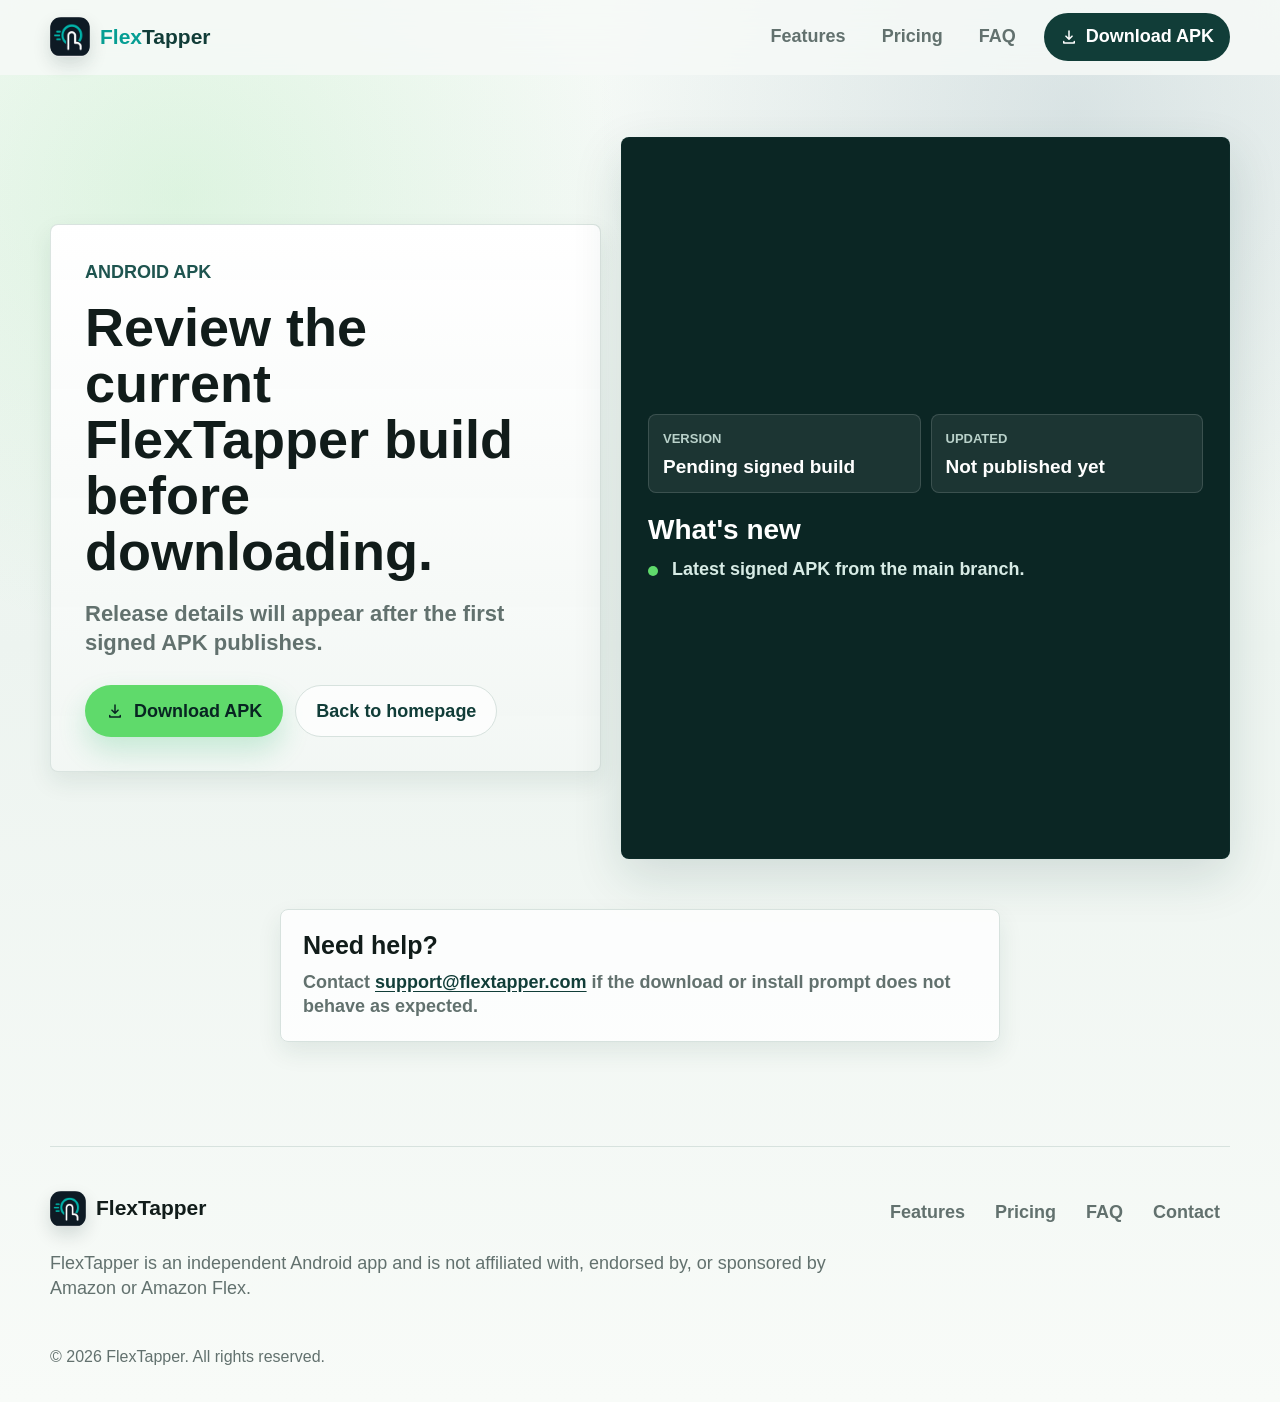
==== download.html @ ad358bb9 "Add download page" ====
<!doctype html>
<html lang="en">
  <head>
    <meta charset="utf-8">
    <meta name="viewport" content="width=device-width, initial-scale=1">
    <title>Download FlexTapper APK</title>
    <meta
      name="description"
      content="Download the current signed FlexTapper Android APK and review the latest version, update date, and release notes."
    >
    <meta name="robots" content="index,follow">
    <link rel="canonical" href="https://flextapper.com/download">

    <meta property="og:type" content="website">
    <meta property="og:site_name" content="FlexTapper">
    <meta property="og:title" content="Download FlexTapper APK">
    <meta
      property="og:description"
      content="Review the current FlexTapper Android build details before downloading the signed APK."
    >
    <meta property="og:url" content="https://flextapper.com/download">
    <meta property="og:image" content="https://flextapper.com/assets/images/social-card.png">
    <meta name="twitter:card" content="summary_large_image">
    <meta name="twitter:title" content="Download FlexTapper APK">
    <meta
      name="twitter:description"
      content="Current version, update notes, and signed APK download for FlexTapper."
    >
    <meta name="twitter:image" content="https://flextapper.com/assets/images/social-card.png">

    <link rel="icon" type="image/png" sizes="32x32" href="assets/icons/favicon-32.png">
    <link rel="apple-touch-icon" href="assets/icons/apple-touch-icon.png">
    <link rel="manifest" href="manifest.webmanifest">
    <meta name="theme-color" content="#113d38">
    <link rel="stylesheet" href="styles.css">
  </head>
  <body class="download-page">
    <a class="skip-link" href="#main">Skip to content</a>

    <header class="site-header" data-header>
      <nav class="nav-shell" aria-label="Primary navigation">
        <a class="brand" href="/" aria-label="FlexTapper home">
          <img src="assets/icons/app-icon.png" width="40" height="40" alt="">
          <span><span class="wordmark-flex">Flex</span><span class="wordmark-tapper">Tapper</span></span>
        </a>

        <button class="nav-toggle" type="button" aria-label="Open menu" aria-expanded="false" aria-controls="nav-menu" data-nav-toggle>
          <span></span>
          <span></span>
        </button>

        <div class="nav-links" id="nav-menu" data-nav-menu>
          <a href="/#features">Features</a>
          <a href="/#pricing">Pricing</a>
          <a href="/#faq">FAQ</a>
          <a class="nav-download" href="/downloads/FlexTapper.apk" data-apk-direct-link data-cta="nav-apk-download">
            <svg aria-hidden="true" viewBox="0 0 24 24">
              <path d="M12 3a1 1 0 0 1 1 1v8.6l2.3-2.3a1 1 0 1 1 1.4 1.4l-4 4a1 1 0 0 1-1.4 0l-4-4a1 1 0 1 1 1.4-1.4l2.3 2.3V4a1 1 0 0 1 1-1Zm-7 14a1 1 0 0 1 1 1v1h12v-1a1 1 0 1 1 2 0v2a1 1 0 0 1-1 1H5a1 1 0 0 1-1-1v-2a1 1 0 0 1 1-1Z"/>
            </svg>
            Download APK
          </a>
        </div>
      </nav>
    </header>

    <main id="main" class="download-main">
      <section class="download-hero" aria-labelledby="download-title">
        <div class="download-copy">
          <p class="eyebrow">Android APK</p>
          <h1 id="download-title">Review the current FlexTapper build before downloading.</h1>
          <p data-release-status>Release details will appear after the first signed APK publishes.</p>
          <div class="download-actions">
            <a class="button button-primary" href="/downloads/FlexTapper.apk" data-apk-direct-link data-cta="primary-apk-download">
              <svg aria-hidden="true" viewBox="0 0 24 24">
                <path d="M12 3a1 1 0 0 1 1 1v8.6l2.3-2.3a1 1 0 1 1 1.4 1.4l-4 4a1 1 0 0 1-1.4 0l-4-4a1 1 0 1 1 1.4-1.4l2.3 2.3V4a1 1 0 0 1 1-1Zm-7 14a1 1 0 0 1 1 1v1h12v-1a1 1 0 1 1 2 0v2a1 1 0 0 1-1 1H5a1 1 0 0 1-1-1v-2a1 1 0 0 1 1-1Z"/>
              </svg>
              Download APK
            </a>
            <a class="button button-secondary" href="/">Back to homepage</a>
          </div>
        </div>

        <div class="release-card release-card-download" aria-label="Current APK details">
          <dl class="release-meta">
            <div>
              <dt>Version</dt>
              <dd data-release-version>Pending signed build</dd>
            </div>
            <div>
              <dt>Updated</dt>
              <dd data-release-updated>Not published yet</dd>
            </div>
          </dl>
          <div class="release-notes">
            <h2>What's new</h2>
            <ul data-release-notes>
              <li>Latest signed APK from the main branch.</li>
            </ul>
          </div>
        </div>
      </section>

      <section class="download-support" aria-labelledby="help-title">
        <article>
          <h2 id="help-title">Need help?</h2>
          <p>Contact <a href="mailto:support@flextapper.com" data-contact-link>support@flextapper.com</a> if the download or install prompt does not behave as expected.</p>
        </article>
      </section>
    </main>

    <footer class="site-footer">
      <div>
        <a class="brand footer-brand" href="/" aria-label="FlexTapper home">
          <img src="assets/icons/app-icon.png" width="36" height="36" alt="">
          <span>FlexTapper</span>
        </a>
        <p>
          FlexTapper is an independent Android app and is not affiliated with, endorsed by, or sponsored by Amazon or Amazon Flex.
        </p>
      </div>
      <div class="footer-links">
        <a href="/#features">Features</a>
        <a href="/#pricing">Pricing</a>
        <a href="/#faq">FAQ</a>
        <a href="mailto:support@flextapper.com" data-contact-link>Contact</a>
      </div>
      <p class="copyright">&copy; <span data-current-year>2026</span> FlexTapper. All rights reserved.</p>
    </footer>

    <script src="main.js" defer></script>
  </body>
</html>
---- styles.css ----
:root {
  color-scheme: light;
  --ink: #111c1a;
  --muted: #62716e;
  --quiet: #ecf3f0;
  --surface: #fbfdfb;
  --surface-strong: #ffffff;
  --surface-tint: #f1f6f3;
  --line: #d7e2de;
  --primary: #1e544f;
  --primary-dark: #113d38;
  --primary-deep: #0b2624;
  --secondary: #3a667d;
  --accent: #5fda6b;
  --amber: #f2b84b;
  --coral: #d86f5f;
  --shadow: 0 18px 50px rgba(17, 61, 56, 0.14);
  --shadow-soft: 0 10px 24px rgba(17, 61, 56, 0.09);
  --radius-card: 8px;
  --radius-control: 999px;
  --max-width: 1180px;
  --font-body: -apple-system, BlinkMacSystemFont, "SF Pro Text", "Segoe UI Variable", "Segoe UI", sans-serif;
  --font-display: -apple-system, BlinkMacSystemFont, "SF Pro Display", "Segoe UI Variable", "Segoe UI", sans-serif;
}

* {
  box-sizing: border-box;
}

html {
  scroll-behavior: smooth;
}

body {
  margin: 0;
  background:
    radial-gradient(circle at 14% 14%, rgba(95, 218, 107, 0.15), transparent 28rem),
    radial-gradient(circle at 84% 8%, rgba(58, 102, 125, 0.15), transparent 30rem),
    linear-gradient(180deg, #f6faf7 0%, #edf4f0 46%, #f8fbf8 100%);
  color: var(--ink);
  font-family: var(--font-body);
  font-size: 18px;
  line-height: 1.55;
}

body.nav-open {
  overflow: hidden;
}

img,
svg {
  display: block;
}

img {
  max-width: 100%;
}

a {
  color: inherit;
  text-decoration: none;
}

button,
input,
textarea,
select {
  font: inherit;
}

.skip-link {
  position: absolute;
  left: 16px;
  top: -80px;
  z-index: 30;
  border-radius: var(--radius-control);
  background: var(--primary-dark);
  color: white;
  padding: 10px 16px;
  transition: top 160ms ease;
}

.skip-link:focus {
  top: 16px;
}

.site-header {
  position: sticky;
  top: 0;
  z-index: 20;
  border-bottom: 1px solid rgba(215, 226, 222, 0);
  background: rgba(246, 250, 247, 0.84);
  backdrop-filter: blur(18px);
  transition: border-color 180ms ease, box-shadow 180ms ease;
}

.site-header.is-scrolled {
  border-bottom-color: rgba(215, 226, 222, 0.9);
  box-shadow: 0 10px 30px rgba(17, 61, 56, 0.08);
}

.nav-shell {
  width: min(100% - 40px, var(--max-width));
  min-height: 74px;
  margin: 0 auto;
  display: flex;
  align-items: center;
  justify-content: space-between;
  gap: 24px;
}

.brand {
  display: inline-flex;
  align-items: center;
  gap: 10px;
  font-family: var(--font-display);
  font-weight: 750;
  font-size: 21px;
}

.brand img {
  border-radius: 11px;
  box-shadow: 0 8px 18px rgba(9, 34, 32, 0.14);
}

.nav-links {
  display: flex;
  align-items: center;
  gap: 8px;
  font-weight: 700;
  color: var(--muted);
}

.nav-links a {
  border-radius: var(--radius-control);
  padding: 10px 14px;
}

.nav-links a:hover,
.nav-links a:focus-visible {
  background: var(--quiet);
  color: var(--primary-dark);
  outline: none;
}

.nav-links .nav-download {
  margin-left: 6px;
  display: inline-flex;
  align-items: center;
  gap: 8px;
  background: var(--primary-dark);
  color: white;
  padding-inline: 16px;
}

.nav-download svg,
.button svg {
  width: 18px;
  height: 18px;
  fill: currentColor;
}

.nav-toggle {
  display: none;
  place-content: center;
  width: 44px;
  height: 44px;
  border: 0;
  border-radius: 50%;
  background: var(--primary-dark);
  color: white;
  cursor: pointer;
}

.nav-toggle span {
  display: block;
  width: 18px;
  height: 2px;
  margin: 4px auto;
  border-radius: 2px;
  background: currentColor;
  transition: transform 180ms ease;
}

.nav-toggle[aria-expanded="true"] span:first-child {
  transform: translateY(3px) rotate(45deg);
}

.nav-toggle[aria-expanded="true"] span:last-child {
  transform: translateY(-3px) rotate(-45deg);
}

.hero {
  width: min(100% - 40px, var(--max-width));
  margin: 0 auto;
  padding: 54px 0 36px;
  display: grid;
  grid-template-columns: minmax(0, 1fr) minmax(360px, 0.82fr);
  align-items: center;
  gap: 54px;
}

.hero-copy {
  position: relative;
  z-index: 1;
}

.trial-pill {
  width: fit-content;
  display: flex;
  flex-wrap: wrap;
  align-items: center;
  gap: 8px;
  border: 1px solid rgba(242, 184, 75, 0.45);
  border-radius: var(--radius-control);
  background: rgba(255, 246, 226, 0.92);
  color: #80540c;
  padding: 7px 9px 7px 14px;
  font-weight: 700;
}

.trial-pill strong {
  border-radius: var(--radius-control);
  background: white;
  color: var(--primary-dark);
  padding: 5px 10px;
}

h1,
h2,
h3 {
  margin: 0;
  font-family: var(--font-display);
  line-height: 1.04;
  letter-spacing: 0;
}

h1 {
  max-width: 720px;
  margin-top: 28px;
  font-size: 72px;
  font-weight: 750;
}

.hero-title-wordmark {
  display: block;
}

.wordmark-flex {
  color: #069e93;
}

.wordmark-tapper {
  color: #113D38;
}

.hero-lede {
  max-width: 620px;
  margin: 24px 0 0;
  color: #344440;
  font-size: 24px;
  line-height: 1.28;
}

.hero-actions {
  display: flex;
  flex-wrap: wrap;
  gap: 12px;
  margin-top: 32px;
}

.button {
  min-height: 52px;
  display: inline-flex;
  align-items: center;
  justify-content: center;
  gap: 10px;
  border: 1px solid transparent;
  border-radius: var(--radius-control);
  padding: 13px 20px;
  font-weight: 800;
  line-height: 1;
  transition: transform 160ms ease, box-shadow 160ms ease, background 160ms ease;
}

.button:hover,
.button:focus-visible {
  transform: translateY(-2px);
  outline: none;
}

.button-primary {
  background: var(--accent);
  color: #082522;
  box-shadow: 0 14px 28px rgba(35, 181, 107, 0.22);
}

.button-primary:hover,
.button-primary:focus-visible {
  box-shadow: 0 18px 36px rgba(35, 181, 107, 0.28);
}

.button-secondary {
  border-color: var(--line);
  background: rgba(255, 255, 255, 0.76);
  color: var(--primary-dark);
}

.button-secondary:hover,
.button-secondary:focus-visible {
  background: white;
  box-shadow: var(--shadow-soft);
}

.button-light {
  background: white;
  color: var(--primary-dark);
}

.full {
  width: 100%;
}

.hero-stats {
  display: grid;
  grid-template-columns: repeat(3, minmax(0, 1fr));
  gap: 10px;
  max-width: 620px;
  margin: 36px 0 0;
}

.hero-stats div {
  border: 1px solid rgba(215, 226, 222, 0.92);
  border-radius: var(--radius-card);
  background: rgba(255, 255, 255, 0.72);
  padding: 14px 16px;
  box-shadow: 0 8px 20px rgba(17, 61, 56, 0.06);
}

.hero-stats dt {
  font-family: var(--font-display);
  font-size: 28px;
  font-weight: 760;
  line-height: 1;
}

.hero-stats dd {
  margin: 6px 0 0;
  color: var(--muted);
  font-weight: 600;
  line-height: 1.15;
}

.hero-visual {
  position: relative;
  min-height: 665px;
  display: grid;
  place-items: center;
}

.hero-visual::before {
  content: "";
  position: absolute;
  inset: 10% 0 6% 8%;
  border-radius: 32px;
  background:
    linear-gradient(135deg, rgba(17, 61, 56, 0.96), rgba(58, 102, 125, 0.82)),
    linear-gradient(45deg, transparent, rgba(95, 218, 107, 0.3));
  box-shadow: var(--shadow);
  transform: rotate(-4deg);
}

.phone-frame {
  position: relative;
  width: min(330px, 80vw);
  max-height: 660px;
  overflow: hidden;
  border: 10px solid #102624;
  border-radius: 40px;
  background: #102624;
  box-shadow: 0 24px 60px rgba(9, 34, 32, 0.36);
}

.phone-frame img {
  width: 100%;
  height: auto;
}

.signal-card {
  position: absolute;
  width: 210px;
  border: 1px solid rgba(255, 255, 255, 0.55);
  border-radius: var(--radius-card);
  background: rgba(255, 255, 255, 0.89);
  box-shadow: var(--shadow-soft);
  padding: 14px 16px;
  backdrop-filter: blur(10px);
}

.signal-card strong,
.signal-card span {
  display: block;
}

.signal-card strong {
  font-family: var(--font-display);
  font-size: 17px;
  font-weight: 750;
  line-height: 1.1;
}

.signal-card span {
  color: var(--muted);
  font-weight: 600;
  line-height: 1.25;
}

.signal-dot {
  width: 12px;
  height: 12px;
  margin-bottom: 8px;
  border-radius: 50%;
  background: var(--accent);
}

.signal-card-left {
  left: -6px;
  bottom: 108px;
}

.signal-card-right {
  right: -12px;
  top: 118px;
  border-color: rgba(242, 184, 75, 0.46);
}

.trust-strip {
  width: min(100% - 40px, var(--max-width));
  margin: 0 auto 78px;
  display: grid;
  grid-template-columns: repeat(4, minmax(0, 1fr));
  gap: 10px;
}

.trust-strip div {
  min-height: 138px;
  border: 1px solid var(--line);
  border-radius: var(--radius-card);
  background: rgba(255, 255, 255, 0.82);
  padding: 18px;
  box-shadow: var(--shadow-soft);
}

.trust-icon {
  width: 14px;
  height: 14px;
  margin-bottom: 18px;
  border-radius: 50%;
  display: block;
}

.trust-icon-green {
  background: var(--accent);
}

.trust-icon-blue {
  background: var(--secondary);
}

.trust-icon-amber {
  background: var(--amber);
}

.trust-icon-coral {
  background: var(--coral);
}

.trust-strip strong,
.trust-strip span {
  display: block;
}

.trust-strip strong {
  font-family: var(--font-display);
  font-size: 19px;
  font-weight: 750;
  line-height: 1.05;
}

.trust-strip span:last-child {
  margin-top: 8px;
  color: var(--muted);
  font-weight: 600;
  line-height: 1.25;
}

.section {
  width: min(100% - 40px, var(--max-width));
  margin: 0 auto;
  padding: 78px 0;
}

.section-heading {
  max-width: 760px;
  margin-bottom: 34px;
}

.section-heading.compact {
  max-width: 680px;
  margin-inline: auto;
  text-align: center;
}

.eyebrow {
  margin: 0 0 12px;
  color: var(--primary);
  font-weight: 800;
  text-transform: uppercase;
  letter-spacing: 0;
}

.section-heading h2,
.trial-band h2 {
  font-size: 48px;
  font-weight: 780;
}

.section-heading p:not(.eyebrow) {
  margin: 18px 0 0;
  color: var(--muted);
  font-size: 22px;
  line-height: 1.32;
}

.feature-grid {
  display: grid;
  grid-template-columns: repeat(3, minmax(0, 1fr));
  gap: 16px;
}

.feature-card {
  min-height: 655px;
  position: relative;
  overflow: hidden;
  border: 1px solid var(--line);
  border-radius: var(--radius-card);
  background: var(--surface-strong);
  padding: 24px;
  box-shadow: var(--shadow-soft);
}

.feature-shot {
  position: relative;
  min-height: 440px;
  margin: 0 0 24px;
  display: grid;
  place-items: center;
  overflow: hidden;
  border: 1px solid rgba(215, 226, 222, 0.9);
  border-radius: var(--radius-card);
  background:
    linear-gradient(135deg, rgba(95, 218, 107, 0.15), transparent 58%),
    linear-gradient(180deg, #f8fcfa 0%, #eaf3ef 100%);
}

.feature-shot::before {
  content: "";
  position: absolute;
  width: 230px;
  height: 230px;
  border-radius: 50%;
  background: rgba(58, 102, 125, 0.14);
  transform: translate(82px, -76px);
}

.feature-device {
  position: relative;
  width: clamp(152px, 50%, 188px);
  aspect-ratio: 1080 / 2640;
  overflow: hidden;
  border: 7px solid #102624;
  border-radius: 30px;
  background: #102624;
  box-shadow: 0 18px 34px rgba(9, 34, 32, 0.22);
}

.feature-device::before {
  content: "";
  position: absolute;
  z-index: 1;
  left: 50%;
  top: 8px;
  width: 42px;
  height: 5px;
  border-radius: var(--radius-control);
  background: rgba(16, 38, 36, 0.18);
  transform: translateX(-50%);
}

.feature-device img {
  width: 100%;
  height: 100%;
  object-fit: cover;
  object-position: top center;
}

.feature-shot-dark {
  border-color: rgba(255, 255, 255, 0.14);
  background:
    linear-gradient(135deg, rgba(95, 218, 107, 0.2), transparent 58%),
    linear-gradient(180deg, #173f3a 0%, #0b2624 100%);
}

.feature-shot-dark::before {
  background: rgba(255, 255, 255, 0.08);
}

.feature-card h3 {
  font-size: 30px;
  font-weight: 760;
}

.feature-card p {
  margin: 12px 0 0;
  color: var(--muted);
  font-weight: 600;
  line-height: 1.3;
}

.feature-card-wide {
  background: linear-gradient(180deg, #ffffff 0%, #eef6f3 100%);
}

.feature-card-dark {
  background: var(--primary-deep);
  color: white;
}

.feature-card-dark p {
  color: #c5dbd4;
}

.workflow {
  padding-top: 34px;
}

.workflow-list {
  display: grid;
  grid-template-columns: repeat(3, minmax(0, 1fr));
  gap: 14px;
  margin: 0;
  padding: 0;
  list-style: none;
}

.workflow-list li {
  border: 1px solid var(--line);
  border-radius: var(--radius-card);
  background: rgba(255, 255, 255, 0.78);
  padding: 22px;
  box-shadow: var(--shadow-soft);
}

.workflow-list span {
  width: 34px;
  height: 34px;
  display: grid;
  place-items: center;
  border-radius: 50%;
  background: var(--primary-dark);
  color: white;
  font-weight: 800;
}

.workflow-list strong {
  display: block;
  margin-top: 20px;
  font-family: var(--font-display);
  font-size: 25px;
  font-weight: 760;
  line-height: 1.05;
}

.workflow-list p {
  margin: 10px 0 0;
  color: var(--muted);
  font-weight: 600;
}

.pricing {
  padding-top: 46px;
}

.pricing-grid {
  display: grid;
  grid-template-columns: repeat(2, minmax(0, 1fr));
  gap: 16px;
  max-width: 890px;
  margin: 0 auto;
  align-items: stretch;
}

.price-card {
  position: relative;
  border: 1px solid var(--line);
  border-radius: var(--radius-card);
  background: var(--surface-strong);
  padding: 28px;
  box-shadow: var(--shadow-soft);
}

.featured-price {
  border-color: rgba(95, 218, 107, 0.72);
  background:
    linear-gradient(180deg, rgba(95, 218, 107, 0.12), transparent 180px),
    var(--surface-strong);
  box-shadow: 0 24px 54px rgba(17, 61, 56, 0.16);
}

.save-badge {
  position: absolute;
  right: 22px;
  top: 22px;
  border-radius: var(--radius-control);
  background: var(--amber);
  color: #302000;
  padding: 6px 10px;
  font-size: 15px;
  font-weight: 800;
}

.price-card-top {
  max-width: 320px;
}

.price-card h3 {
  font-size: 34px;
  font-weight: 760;
}

.price-card-top p {
  min-height: 72px;
  margin: 12px 0 0;
  color: var(--muted);
  font-weight: 600;
  line-height: 1.28;
}

.daily-price {
  margin-top: 28px;
  display: flex;
  align-items: baseline;
  gap: 10px;
}

.daily-price span {
  font-family: var(--font-display);
  font-size: 56px;
  font-weight: 780;
  line-height: 0.9;
}

.daily-price small {
  color: var(--muted);
  font-size: 20px;
  font-weight: 800;
}

.billing-note {
  margin: 12px 0 0;
  color: var(--primary);
  font-weight: 800;
}

.check-list {
  display: grid;
  gap: 10px;
  margin: 26px 0 26px;
  padding: 0;
  list-style: none;
}

.check-list li {
  position: relative;
  padding-left: 28px;
  color: #2e403c;
  font-weight: 700;
}

.check-list li::before {
  content: "";
  position: absolute;
  left: 0;
  top: 8px;
  width: 12px;
  height: 12px;
  border-radius: 50%;
  background: var(--accent);
}

.trial-band {
  width: min(100% - 40px, var(--max-width));
  margin: 40px auto 0;
  display: flex;
  align-items: center;
  justify-content: space-between;
  gap: 24px;
  border-radius: var(--radius-card);
  background:
    linear-gradient(135deg, var(--primary-dark), var(--secondary)),
    var(--primary-dark);
  color: white;
  padding: 34px;
  box-shadow: var(--shadow);
}

.trial-band .eyebrow {
  color: #d9f6e0;
}

.trial-band h2 {
  max-width: 700px;
}

.release-section {
  padding-top: 64px;
  padding-bottom: 32px;
}

.release-shell {
  display: grid;
  grid-template-columns: minmax(0, 0.9fr) minmax(380px, 1.1fr);
  gap: 18px;
  align-items: stretch;
}

.release-copy {
  border: 1px solid rgba(215, 226, 222, 0.92);
  border-radius: var(--radius-card);
  background:
    linear-gradient(180deg, rgba(255, 255, 255, 0.9), rgba(241, 246, 243, 0.9)),
    var(--surface-strong);
  padding: 30px;
  box-shadow: var(--shadow-soft);
}

.release-copy h2 {
  font-size: 42px;
  font-weight: 780;
}

.release-copy p:not(.eyebrow) {
  margin: 16px 0 24px;
  color: var(--muted);
  font-size: 20px;
  line-height: 1.32;
  font-weight: 650;
}

.release-card {
  border: 1px solid rgba(17, 61, 56, 0.2);
  border-radius: var(--radius-card);
  background: var(--primary-deep);
  color: white;
  padding: 26px;
  box-shadow: var(--shadow);
}

.release-meta {
  display: grid;
  grid-template-columns: repeat(3, minmax(0, 1fr));
  gap: 10px;
  margin: 0;
}

.release-meta div {
  border: 1px solid rgba(255, 255, 255, 0.14);
  border-radius: var(--radius-card);
  background: rgba(255, 255, 255, 0.07);
  padding: 14px;
}

.release-meta dt,
.release-checksum span {
  color: #b9d1ca;
  font-size: 13px;
  font-weight: 800;
  text-transform: uppercase;
  letter-spacing: 0;
}

.release-meta dd {
  margin: 7px 0 0;
  font-family: var(--font-display);
  font-size: 19px;
  font-weight: 760;
  line-height: 1.15;
  overflow-wrap: anywhere;
}

.release-notes {
  margin-top: 22px;
}

.release-notes h2,
.release-notes h3 {
  font-size: 28px;
  font-weight: 760;
}

.release-notes ul {
  display: grid;
  gap: 9px;
  margin: 14px 0 0;
  padding: 0;
  list-style: none;
}

.release-notes li {
  position: relative;
  padding-left: 24px;
  color: #d7ebe5;
  font-weight: 650;
  line-height: 1.32;
}

.release-notes li::before {
  content: "";
  position: absolute;
  left: 0;
  top: 8px;
  width: 10px;
  height: 10px;
  border-radius: 50%;
  background: var(--accent);
}

.release-checksum {
  margin-top: 22px;
  border-top: 1px solid rgba(255, 255, 255, 0.16);
  padding-top: 18px;
}

.release-checksum span,
.release-checksum code {
  display: block;
}

.release-checksum code {
  margin-top: 8px;
  color: #eafff5;
  font-family: "SFMono-Regular", Consolas, "Liberation Mono", monospace;
  font-size: 13px;
  line-height: 1.35;
  overflow-wrap: anywhere;
}

.download-page {
  min-height: 100vh;
}

.download-main {
  width: min(100% - 40px, var(--max-width));
  margin: 0 auto;
}

.download-hero {
  min-height: calc(100vh - 74px);
  display: grid;
  grid-template-columns: minmax(0, 0.95fr) minmax(420px, 1.05fr);
  gap: 20px;
  align-items: center;
  padding: 62px 0 42px;
}

.download-copy {
  border: 1px solid rgba(215, 226, 222, 0.92);
  border-radius: var(--radius-card);
  background:
    linear-gradient(180deg, rgba(255, 255, 255, 0.92), rgba(241, 246, 243, 0.9)),
    var(--surface-strong);
  padding: 34px;
  box-shadow: var(--shadow-soft);
}

.download-copy h1 {
  margin-top: 0;
  font-size: 54px;
}

.download-copy p:not(.eyebrow) {
  margin: 20px 0 0;
  color: var(--muted);
  font-size: 22px;
  font-weight: 650;
  line-height: 1.32;
}

.download-actions {
  display: flex;
  flex-wrap: wrap;
  gap: 12px;
  margin-top: 28px;
}

.release-card-download {
  min-height: 520px;
  align-self: stretch;
  display: flex;
  flex-direction: column;
  justify-content: center;
}

.release-card-download .release-meta {
  grid-template-columns: repeat(2, minmax(0, 1fr));
}

.download-support {
  display: grid;
  grid-template-columns: minmax(0, 1fr);
  gap: 12px;
  max-width: 720px;
  margin: 0 auto;
  padding: 8px 0 72px;
}

.download-support article {
  border: 1px solid var(--line);
  border-radius: var(--radius-card);
  background: rgba(255, 255, 255, 0.82);
  padding: 22px;
  box-shadow: var(--shadow-soft);
}

.download-support h2 {
  font-size: 25px;
  font-weight: 760;
}

.download-support p {
  margin: 12px 0 0;
  color: var(--muted);
  font-weight: 650;
  line-height: 1.35;
}

.download-support a {
  color: var(--primary-dark);
  font-weight: 800;
  text-decoration: underline;
  text-underline-offset: 3px;
}

.faq {
  padding-top: 86px;
}

.faq-list {
  max-width: 860px;
  margin: 0 auto;
  display: grid;
  gap: 10px;
}

.faq-item {
  border: 1px solid var(--line);
  border-radius: var(--radius-card);
  background: rgba(255, 255, 255, 0.82);
  overflow: hidden;
}

.faq-item button {
  width: 100%;
  display: flex;
  align-items: center;
  justify-content: space-between;
  gap: 18px;
  border: 0;
  background: transparent;
  color: var(--ink);
  cursor: pointer;
  padding: 20px 22px;
  text-align: left;
  font-family: var(--font-display);
  font-size: 22px;
  font-weight: 750;
}

.faq-item button:focus-visible {
  outline: 3px solid rgba(95, 218, 107, 0.5);
  outline-offset: -3px;
}

.faq-item svg {
  width: 22px;
  height: 22px;
  flex: 0 0 auto;
  fill: currentColor;
  transition: transform 180ms ease;
}

.faq-item button[aria-expanded="true"] svg {
  transform: rotate(180deg);
}

.faq-panel {
  display: grid;
  grid-template-rows: 0fr;
  transition: grid-template-rows 180ms ease;
}

.faq-item.is-open .faq-panel {
  grid-template-rows: 1fr;
}

.faq-panel p {
  min-height: 0;
  overflow: hidden;
  margin: 0;
  color: var(--muted);
  font-weight: 600;
  line-height: 1.35;
  padding: 0 22px;
}

.faq-item.is-open .faq-panel p {
  padding-bottom: 20px;
}

.site-footer {
  width: min(100% - 40px, var(--max-width));
  margin: 32px auto 0;
  padding: 44px 0 34px;
  display: grid;
  grid-template-columns: minmax(0, 1fr) auto;
  gap: 30px;
  border-top: 1px solid var(--line);
  color: var(--muted);
}

.footer-brand {
  color: var(--ink);
}

.site-footer p {
  max-width: 780px;
  margin: 16px 0 0;
  line-height: 1.35;
}

.footer-links {
  display: flex;
  flex-wrap: wrap;
  justify-content: flex-end;
  gap: 10px;
  font-weight: 800;
}

.footer-links a {
  border-radius: var(--radius-control);
  padding: 8px 10px;
}

.footer-links a:hover,
.footer-links a:focus-visible {
  background: var(--quiet);
  color: var(--primary-dark);
  outline: none;
}

.copyright {
  grid-column: 1 / -1;
  font-size: 16px;
}

@media (max-width: 980px) {
  h1 {
    font-size: 62px;
  }

  .hero {
    grid-template-columns: 1fr;
    padding-top: 44px;
  }

  .hero-visual {
    min-height: 600px;
  }

  .trust-strip,
  .feature-grid,
  .workflow-list {
    grid-template-columns: repeat(2, minmax(0, 1fr));
  }

  .pricing-grid {
    grid-template-columns: 1fr;
    max-width: 610px;
  }

  .release-shell {
    grid-template-columns: 1fr;
  }

  .download-hero {
    min-height: 0;
    grid-template-columns: 1fr;
  }

  .download-support {
    grid-template-columns: 1fr;
  }

  .site-footer {
    grid-template-columns: 1fr;
  }

  .footer-links {
    justify-content: flex-start;
  }
}

@media (max-width: 720px) {
  body {
    font-size: 17px;
  }

  .nav-shell,
  .hero,
  .trust-strip,
  .section,
  .trial-band,
  .download-main,
  .site-footer {
    width: min(100% - 28px, var(--max-width));
  }

  .nav-toggle {
    display: grid;
  }

  .nav-links {
    position: fixed;
    left: 14px;
    right: 14px;
    top: 82px;
    display: grid;
    gap: 8px;
    border: 1px solid var(--line);
    border-radius: var(--radius-card);
    background: rgba(255, 255, 255, 0.96);
    padding: 12px;
    box-shadow: var(--shadow);
    transform: translateY(-12px);
    opacity: 0;
    pointer-events: none;
    transition: opacity 160ms ease, transform 160ms ease;
  }

  .nav-links.is-open {
    transform: translateY(0);
    opacity: 1;
    pointer-events: auto;
  }

  .nav-links a {
    padding: 13px 14px;
  }

  .nav-links .nav-download {
    margin-left: 0;
  }

  .hero {
    position: relative;
    gap: 30px;
    padding: 34px 0 30px;
  }

  h1 {
    font-size: 46px;
  }

  .hero-lede {
    font-size: 19px;
  }

  .hero-actions {
    margin-top: 24px;
  }

  .button {
    min-height: 50px;
  }

  .trust-strip,
  .feature-grid,
  .workflow-list {
    grid-template-columns: 1fr;
  }

  .hero-stats {
    grid-template-columns: repeat(3, minmax(0, 1fr));
    gap: 8px;
    margin-top: 18px;
  }

  .hero-stats div {
    padding: 10px 8px;
  }

  .hero-stats dt {
    font-size: 22px;
  }

  .hero-stats dd {
    font-size: 13px;
  }

  .hero-actions .button {
    width: 100%;
  }

  .hero-visual {
    min-height: 0;
    height: 126px;
    margin-top: 14px;
  }

  .hero-visual::before {
    inset: 14% 22% 6%;
    border-radius: 18px;
  }

  .phone-frame {
    width: 106px;
    max-height: 120px;
    border-width: 4px;
    border-radius: 17px;
  }

  .signal-card {
    display: none;
  }

  .section {
    padding: 56px 0;
  }

  .section-heading h2,
  .trial-band h2 {
    font-size: 37px;
  }

  .release-copy,
  .release-card,
  .download-copy {
    padding: 22px;
  }

  .download-copy h1 {
    font-size: 38px;
  }

  .download-copy p:not(.eyebrow) {
    font-size: 19px;
  }

  .download-actions .button {
    width: 100%;
  }

  .release-card-download {
    min-height: 0;
  }

  .release-copy h2 {
    font-size: 34px;
  }

  .release-copy .button {
    width: 100%;
  }

  .release-meta {
    grid-template-columns: 1fr;
  }

  .section-heading p:not(.eyebrow) {
    font-size: 19px;
  }

  .feature-card {
    min-height: 0;
  }

  .feature-shot {
    min-height: 402px;
  }

  .feature-device {
    width: clamp(142px, 46vw, 166px);
    border-width: 6px;
    border-radius: 26px;
  }

  .daily-price span {
    font-size: 48px;
  }

  .price-card {
    padding: 24px;
  }

  .price-card-top p {
    min-height: 0;
  }

  .trial-band {
    display: grid;
    padding: 26px;
  }
}

@media (prefers-reduced-motion: reduce) {
  *,
  *::before,
  *::after {
    scroll-behavior: auto !important;
    transition-duration: 0.01ms !important;
    animation-duration: 0.01ms !important;
    animation-iteration-count: 1 !important;
  }
}
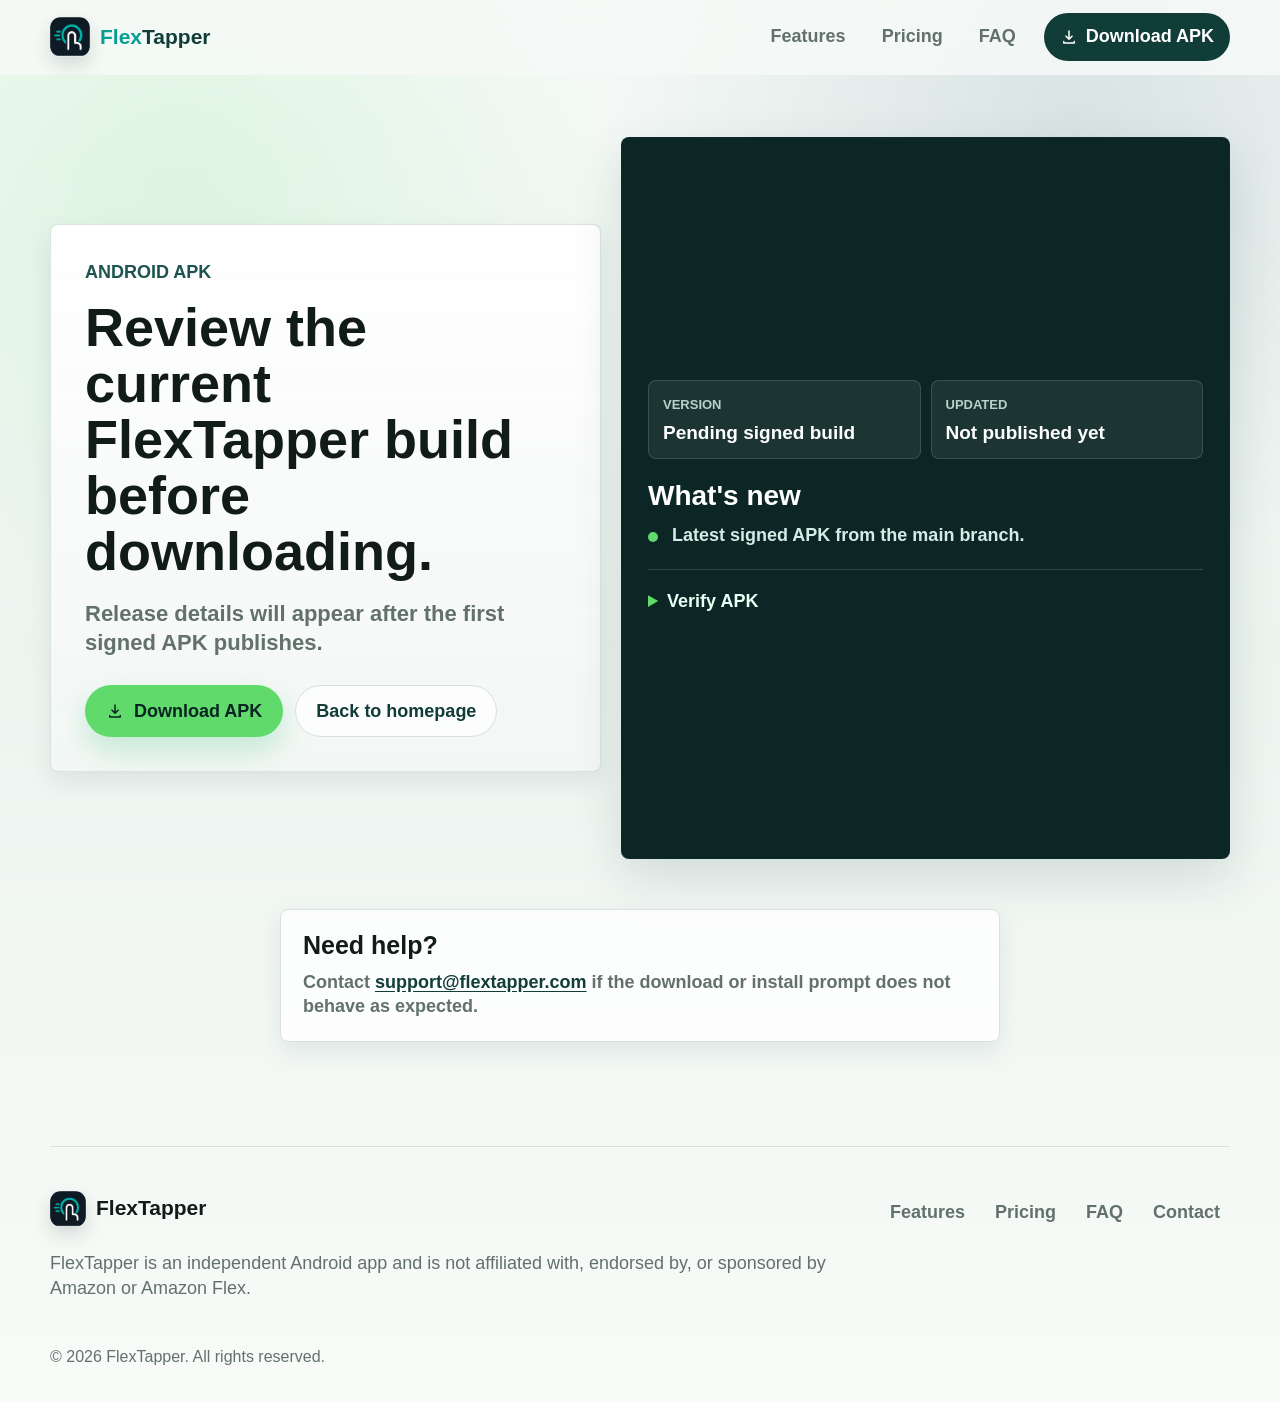
==== commit 997acf72: "Fix UI" ====
--- a/download.html
+++ b/download.html
@@ -97,6 +97,11 @@
               <li>Latest signed APK from the main branch.</li>
             </ul>
           </div>
+          <details class="release-checksum">
+            <summary>Verify APK</summary>
+            <span>SHA-256 checksum</span>
+            <code data-release-checksum>Available after publish</code>
+          </details>
         </div>
       </section>
 
--- a/styles.css
+++ b/styles.css
@@ -941,9 +941,31 @@
   padding-top: 18px;
 }
 
+.release-checksum summary {
+  cursor: pointer;
+  color: #eafff5;
+  font-weight: 800;
+  list-style-position: inside;
+  border-radius: 6px;
+  width: fit-content;
+}
+
+.release-checksum summary::marker {
+  color: var(--accent);
+}
+
+.release-checksum summary:focus-visible {
+  outline: 2px solid var(--accent);
+  outline-offset: 4px;
+}
+
 .release-checksum span,
 .release-checksum code {
   display: block;
+}
+
+.release-checksum span {
+  margin-top: 14px;
 }
 
 .release-checksum code {
